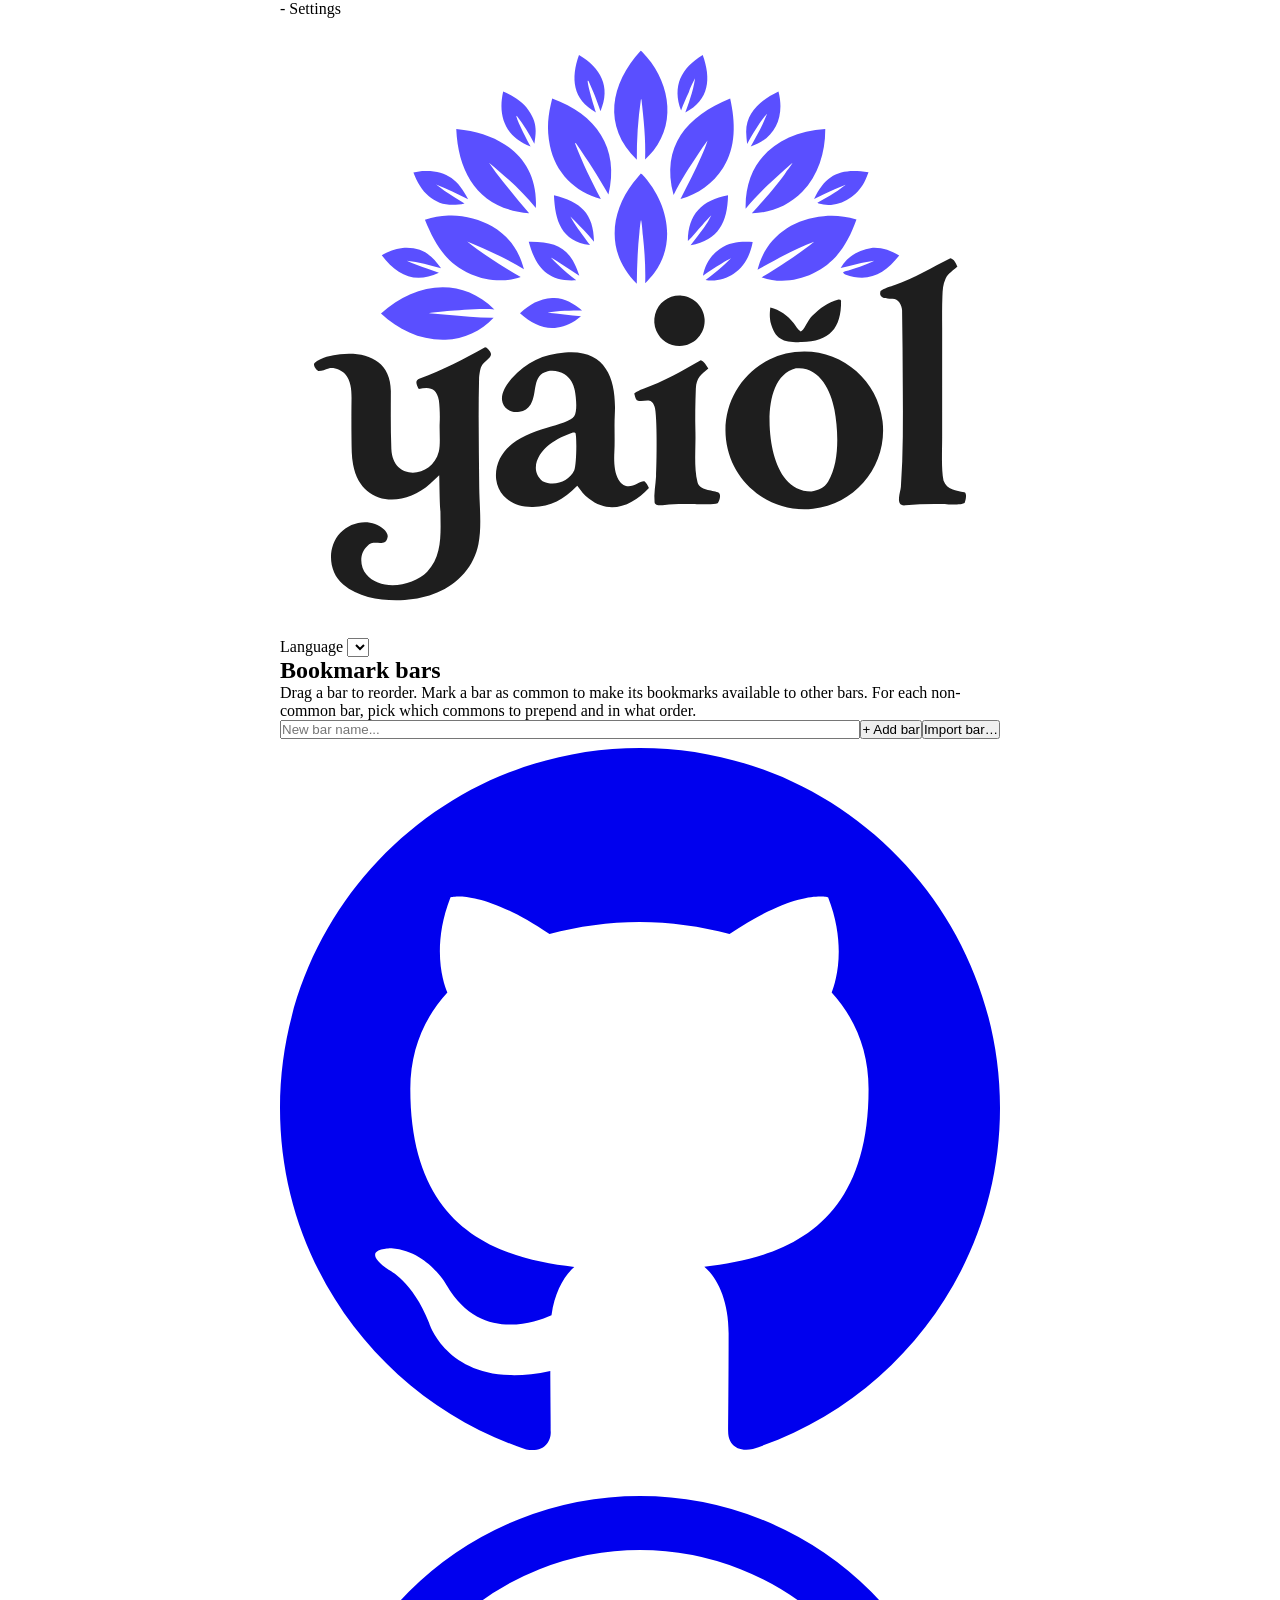
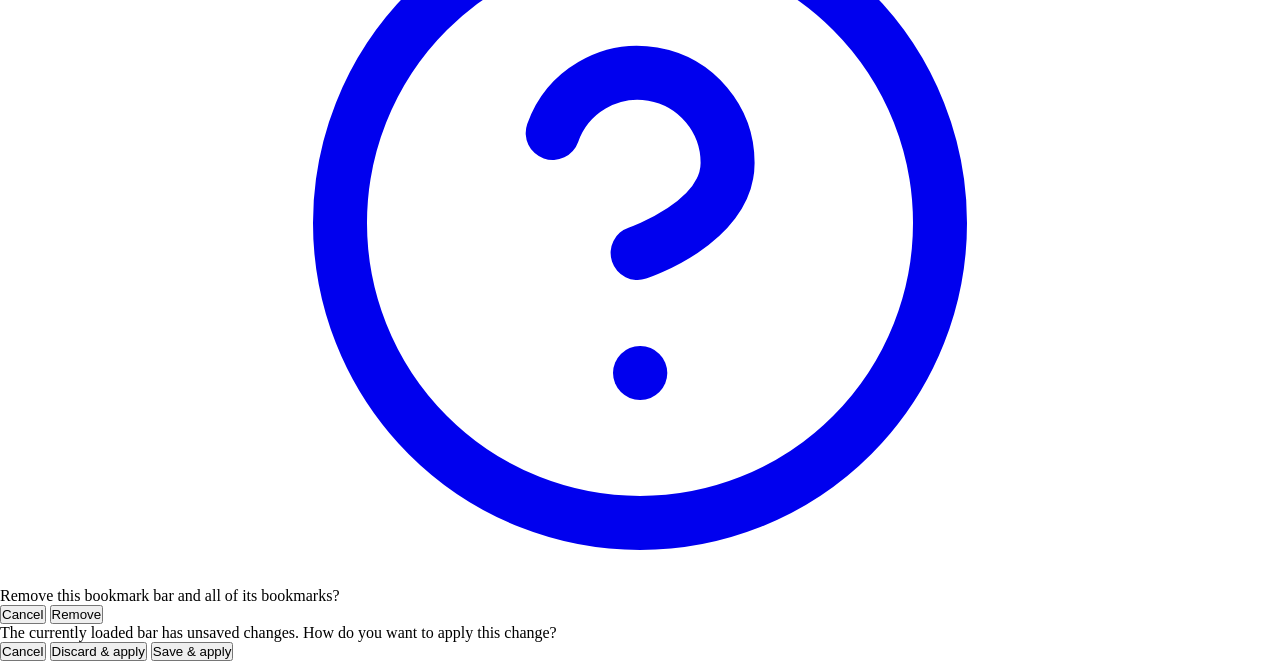
==== src/options/index.html @ a80ee26a "Initial Release v1.0.0" ====
<!DOCTYPE html>
<html lang="en">
  <head>
    <meta charset="UTF-8" />
    <meta name="viewport" content="width=device-width, initial-scale=1" />
    <title></title>
    <link rel="stylesheet" href="../shared/ui.css" />
    <link rel="stylesheet" href="../index.css" />
    <link rel="stylesheet" href="./options.css" />
  </head>
  <body class="options-body">
    <main id="options">
      <header class="ya-app-header">
        <span class="ya-app-title"><span id="app-name"></span> <span data-i18n="optionsHeaderSuffix">- Settings</span></span>
        <a class="ya-app-brand" href="https://apps.yaiol.com/" target="_blank" rel="noopener noreferrer" title="yaiol Apps">
          <img src="../assets/yaiol-logo.svg" alt="yaiol" />
        </a>
      </header>

      <section class="ya-section" id="language-section">
        <label for="lang-select" data-i18n="optionsLanguageLabel">Language</label>
        <select id="lang-select" class="ya-select"></select>
      </section>

      <section class="ya-section">
        <h2 data-i18n="optionsBarsHeading">Bookmark bars</h2>
        <p class="ya-hint" data-i18n="optionsBarsHint">Drag a bar to reorder. Mark a bar as common to make its bookmarks available to other bars. For each non-common bar, pick which commons to prepend and in what order.</p>
        <div id="bar-list"></div>
        <div id="create-section">
          <input type="text" id="create-input" class="ya-input" placeholder="New bar name..." data-i18n-placeholder="optionsNewBarPlaceholder" spellcheck="false" />
          <button id="create-btn" class="ya-btn ya-btn-primary" data-i18n-title="optionsAddBarTitle" title="Add"><span data-i18n="optionsAddBar">+ Add bar</span></button>
          <button id="import-btn" class="ya-btn ya-btn-secondary" data-i18n-title="optionsImportNewBarTitle" title="Import a bar from a file as a new copy"><span data-i18n="optionsImportNewBar">Import bar…</span></button>
          <input type="file" id="import-file" accept="application/json,.json" hidden />
        </div>
      </section>

      <footer class="ya-app-footer">
        <span class="ya-footer-version" id="app-version"></span>
        <div class="ya-footer-icons">
          <a class="ya-footer-btn" href="https://github.com/yaiol/bookmarks" target="_blank" rel="noopener noreferrer" data-i18n-title="tooltipGithub" title="Source on GitHub">
            <svg data-icon="yaiol:github" viewBox="0 0 24 24" fill="currentColor"><path d="M12 .297c-6.63 0-12 5.373-12 12 0 5.303 3.438 9.8 8.205 11.385.6.113.82-.258.82-.577 0-.285-.01-1.04-.015-2.04-3.338.724-4.042-1.61-4.042-1.61C4.422 18.07 3.633 17.7 3.633 17.7c-1.087-.744.084-.729.084-.729 1.205.084 1.838 1.236 1.838 1.236 1.07 1.835 2.809 1.305 3.495.998.108-.776.417-1.305.76-1.605-2.665-.3-5.466-1.332-5.466-5.93 0-1.31.465-2.38 1.235-3.22-.135-.303-.54-1.523.105-3.176 0 0 1.005-.322 3.3 1.23.96-.267 1.98-.399 3-.405 1.02.006 2.04.138 3 .405 2.28-1.552 3.285-1.23 3.285-1.23.645 1.653.24 2.873.12 3.176.765.84 1.23 1.91 1.23 3.22 0 4.61-2.805 5.625-5.475 5.92.42.36.81 1.096.81 2.22 0 1.606-.015 2.896-.015 3.286 0 .315.21.69.825.57C20.565 22.092 24 17.592 24 12.297c0-6.627-5.373-12-12-12"/></svg>
          </a>
          <a class="ya-footer-btn" id="help-link" href="https://apps.yaiol.com/en/p/bookmarks/help/" target="_blank" rel="noopener noreferrer" data-i18n-title="tooltipHelp" title="Help">
            <svg data-icon="lucide:circle-question-mark" viewBox="0 0 24 24" fill="none" stroke="currentColor" stroke-width="1.8" stroke-linecap="round" stroke-linejoin="round"><circle cx="12" cy="12" r="10"/><path d="M9.09 9a3 3 0 0 1 5.83 1c0 2-3 3-3 3"/><path d="M12 17h.01"/></svg>
          </a>
        </div>
      </footer>
    </main>

    <!-- Delete confirmation modal -->
    <div id="delete-modal" class="ya-modal-overlay hidden">
      <div class="ya-modal-box">
        <p data-i18n="optionsDeleteConfirm">Remove this bookmark bar and all of its bookmarks?</p>
        <div class="ya-modal-actions">
          <button id="delete-cancel" class="ya-btn ya-btn-secondary" data-i18n="btnCancel">Cancel</button>
          <button id="delete-confirm" class="ya-btn ya-btn-danger" data-i18n="optionsDeleteRemove">Remove</button>
        </div>
      </div>
    </div>

    <!-- Dirty-remerge confirmation modal -->
    <div id="dirty-modal" class="ya-modal-overlay hidden">
      <div class="ya-modal-box">
        <p id="dirty-message">The currently loaded bar has unsaved changes. How do you want to apply this change?</p>
        <div class="ya-modal-actions">
          <button id="dirty-cancel" class="ya-btn ya-btn-secondary" data-i18n="btnCancel">Cancel</button>
          <button id="dirty-discard" class="ya-btn ya-btn-danger" data-i18n="optionsDirtyDiscardApply">Discard &amp; apply</button>
          <button id="dirty-save" class="ya-btn ya-btn-primary" data-i18n="optionsDirtySaveApply">Save &amp; apply</button>
        </div>
      </div>
    </div>

    <script type="module" src="./index.js"></script>
  </body>
</html>
---- src/index.css ----
/**
 * Bookmark Bar Switcher - popup/options local styles.
 *
 * All UI primitives (.ya-app-header, .ya-app-footer, .ya-modal-*, .ya-btn-*,
 * .ya-input, etc.) live in ../shared/ui.css. This file only carries
 * bookmark-specific layout (bar rows, drag placeholders, bar-name selector,
 * common-bar markers, edit inline input, create/io section layout).
 */

* { margin: 0; padding: 0; box-sizing: border-box; }

body {
  font-family: var(--ya-font);
  font-size: var(--ya-font-size);
  color: var(--ya-color-text);
  background: var(--ya-color-surface);
}

#app {
  min-width: 260px;
  max-width: 320px;
  padding: 8px;
}

/* --- Bar list (popup) --- */

.bar-row {
  display: flex;
  align-items: center;
  gap: var(--ya-space-xs);
  margin-bottom: var(--ya-space-xs);
  border-radius: var(--ya-radius-sm);
  transition: background 0.15s;
  cursor: grab;
}
.bar-row:active { cursor: grabbing; }
.bar-row.dragging { opacity: 0.4; }

.grip {
  color: #aaa;
  font-size: 14px;
  line-height: 1;
  letter-spacing: -2px;
  flex-shrink: 0;
  user-select: none;
  padding: 0 2px 0 var(--ya-space-xs);
}

.drop-placeholder {
  height: 3px;
  margin: -1px 0;
  background: var(--ya-color-primary);
  border-radius: 2px;
  box-shadow: 0 0 0 2px color-mix(in srgb, var(--ya-color-primary) 25%, transparent);
  pointer-events: none;
}

/* --- Bar-name selector button (bespoke - flex-1, ellipsis, active state) --- */

.bar-name {
  flex: 1;
  height: var(--ya-btn-height);
  padding: 0 var(--ya-space-md);
  border: var(--ya-border-width) solid var(--ya-color-border);
  border-radius: var(--ya-radius);
  background: var(--ya-color-surface);
  color: var(--ya-color-text);
  font: var(--ya-font-size) / 1 var(--ya-font);
  text-align: left;
  white-space: nowrap;
  overflow: hidden;
  text-overflow: ellipsis;
  font-weight: 500;
  cursor: pointer;
  transition: background 0.15s, border-color 0.15s;
}
.bar-name:hover:not(.active) { background: var(--ya-color-hover); }

.bar-name.active {
  background: var(--ya-color-primary);
  border-color: var(--ya-color-primary);
  color: var(--ya-color-primary-text);
  cursor: default;
}

.dirty-dot {
  color: #f59f00;
  margin-right: var(--ya-space-sm);
  font-size: 11px;
  vertical-align: middle;
}
.bar-name.active .dirty-dot { color: #ffd43b; }

.common-star {
  display: inline-flex;
  align-items: center;
  margin-right: var(--ya-space-sm);
  color: var(--ya-color-text-muted);
  vertical-align: middle;
}
.common-star svg { width: 12px; height: 12px; }
.bar-name.active .common-star { color: var(--ya-color-primary-text); }

/* --- Common-bar toggle button (active state on top of .ya-btn-secondary) --- */

.btn-common.active {
  background: var(--ya-color-hover);
  border-color: var(--ya-color-text-muted);
}

/* --- Inline edit input (used when renaming a bar) --- */

.edit-input {
  flex: 1;
  height: var(--ya-input-height);
  padding: 0 var(--ya-space-md);
  border: var(--ya-border-width) solid var(--ya-color-primary);
  border-radius: var(--ya-radius);
  font-size: var(--ya-font-size);
  outline: none;
  min-width: 0;
  box-sizing: border-box;
}
.edit-input:focus {
  box-shadow: 0 0 0 2px color-mix(in srgb, var(--ya-color-primary) 25%, transparent);
}

/* --- Create / import row layout (options page) --- */

#create-section {
  display: flex;
  gap: var(--ya-space-sm);
  margin-top: var(--ya-space-md);
  padding-top: var(--ya-space-md);
  border-top: var(--ya-border-width) solid var(--ya-color-divider);
}
#create-section .ya-input { flex: 1; }
#create-section .ya-btn { flex: none; white-space: nowrap; }

/* --- Show-commons toggle (popup) --- */

.show-commons {
  display: flex;
  align-items: center;
  gap: var(--ya-space-sm);
  margin-top: var(--ya-space-sm);
  padding: var(--ya-space-sm) var(--ya-space-xs) 0;
  font-size: var(--ya-font-size-sm);
  color: var(--ya-color-text-muted);
  cursor: pointer;
  user-select: none;
}
.show-commons input { margin: 0; cursor: pointer; }
.show-commons:hover { color: var(--ya-color-text); }
---- src/options/options.css ----
/**
 * Bookmark Bar Switcher - Settings page styles.
 *
 * Shared primitives (.ya-section, .ya-input, .ya-btn-*) come from
 * ../shared/ui.css. ../index.css provides bookmarks-specific bar/popup
 * layout shared between popup and options. This file carries only the
 * options-page-only patterns (bar-card, commons picker).
 */

.options-body { background: var(--ya-color-bg); }

#options {
  max-width: 720px;
  min-width: 480px;
  margin: 0 auto;
  padding: var(--ya-space-xl) 20px 24px;
}

/* --- Bar card --- */

.bar-card {
  border: var(--ya-border-width) solid var(--ya-color-divider);
  border-radius: var(--ya-radius);
  margin-bottom: var(--ya-space-md);
  background: var(--ya-color-surface);
  transition: box-shadow 0.15s;
}
.bar-card.dragging { opacity: 0.4; }
.bar-card.common { border-color: #f59f00; }

.bar-head {
  display: flex;
  align-items: center;
  gap: var(--ya-space-sm);
  padding: var(--ya-space-md) 10px;
}

.bar-card .grip { cursor: grab; }
.bar-card .grip:active { cursor: grabbing; }

.bar-card .bar-name-input {
  flex: 1;
  height: var(--ya-input-height);
  padding: 0 var(--ya-space-md);
  border: var(--ya-border-width) solid var(--ya-color-border);
  border-radius: var(--ya-radius);
  font-size: var(--ya-font-size);
  outline: none;
  min-width: 0;
  background: transparent;
  box-sizing: border-box;
}
.bar-card .bar-name-input:focus {
  border-color: var(--ya-color-primary);
  box-shadow: 0 0 0 2px color-mix(in srgb, var(--ya-color-primary) 25%, transparent);
  background: var(--ya-color-surface);
}

.bar-loaded-tag {
  font-size: 10px;
  text-transform: uppercase;
  letter-spacing: 0.5px;
  background: var(--ya-color-primary);
  color: var(--ya-color-primary-text);
  padding: 2px var(--ya-space-sm);
  border-radius: var(--ya-radius-sm);
  flex-shrink: 0;
}

/* --- Commons picker --- */

.commons-picker {
  padding: 0 var(--ya-space-lg) 10px 30px;
  font-size: var(--ya-font-size-sm);
  display: flex;
  align-items: center;
  flex-wrap: wrap;
  gap: var(--ya-space-sm);
}

.commons-empty {
  color: var(--ya-color-text-muted);
  font-style: italic;
  padding: var(--ya-space-xs) 0;
}

.commons-label {
  color: var(--ya-color-text-muted);
  flex-shrink: 0;
}

.commons-list {
  display: flex;
  flex-direction: row;
  flex-wrap: wrap;
  gap: var(--ya-space-xs);
}

.common-pick {
  display: inline-flex;
  align-items: center;
  gap: var(--ya-space-sm);
  padding: 2px var(--ya-space-sm);
  border: var(--ya-border-width) solid #ffe6b3;
  border-radius: var(--ya-radius-sm);
  cursor: grab;
}
.common-pick.dragging { opacity: 0.4; }
.common-pick:active { cursor: grabbing; }
.common-pick .remove-btn {
  background: transparent;
  border: none;
  color: var(--ya-color-text-muted);
  cursor: pointer;
  padding: 2px var(--ya-space-xs);
  font-size: 14px;
  line-height: 1;
}
.common-pick .remove-btn:hover { color: var(--ya-color-danger); }

.add-common {
  display: flex;
  gap: var(--ya-space-xs);
  align-items: center;
  flex-basis: 100%;
}
.add-common select {
  flex: 1;
  height: var(--ya-input-height);
  padding: 0 var(--ya-space-sm);
  border: var(--ya-border-width) solid var(--ya-color-border);
  border-radius: var(--ya-radius);
  font-size: var(--ya-font-size-sm);
  background: var(--ya-color-surface);
  box-sizing: border-box;
}

/* --- Drop placeholders --- */
.bar-card-placeholder, .common-pick-placeholder {
  height: 3px;
  margin: -1px 0;
  background: var(--ya-color-primary);
  border-radius: 2px;
  box-shadow: 0 0 0 2px color-mix(in srgb, var(--ya-color-primary) 25%, transparent);
  pointer-events: none;
}
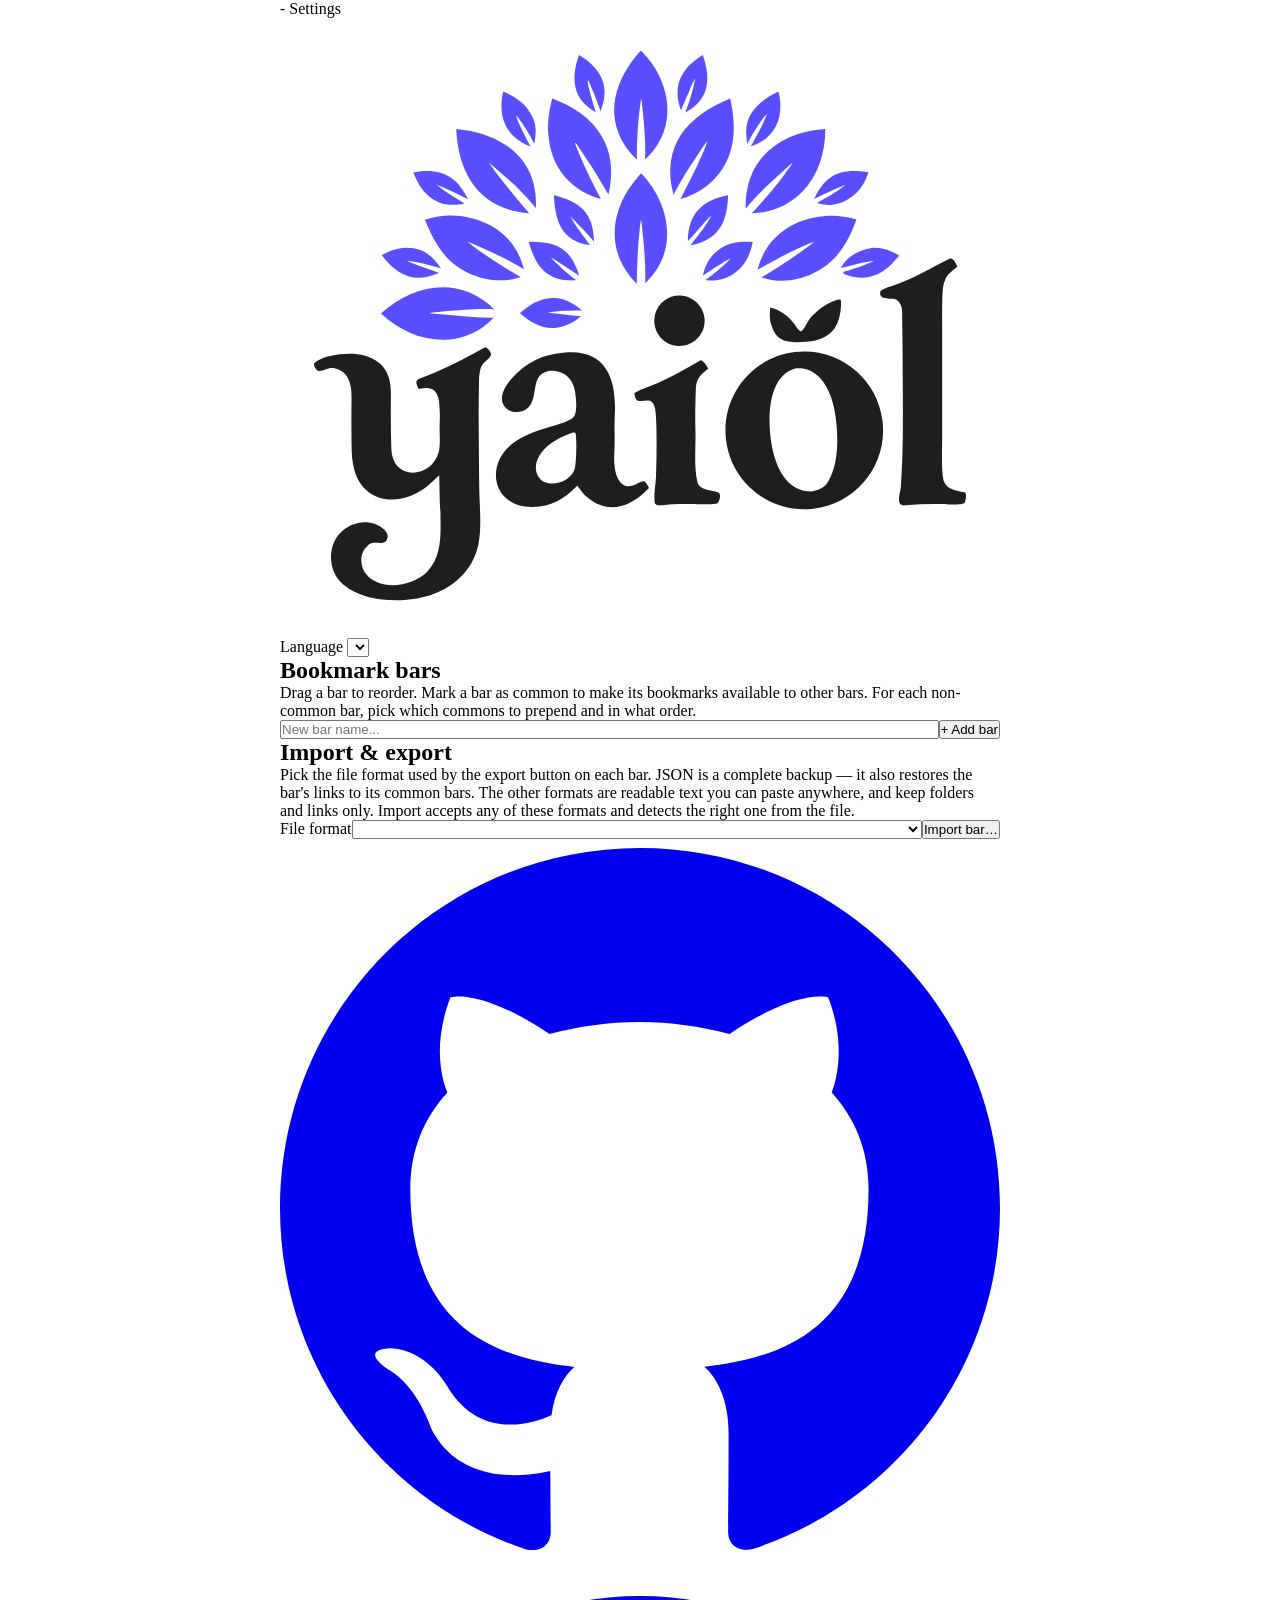
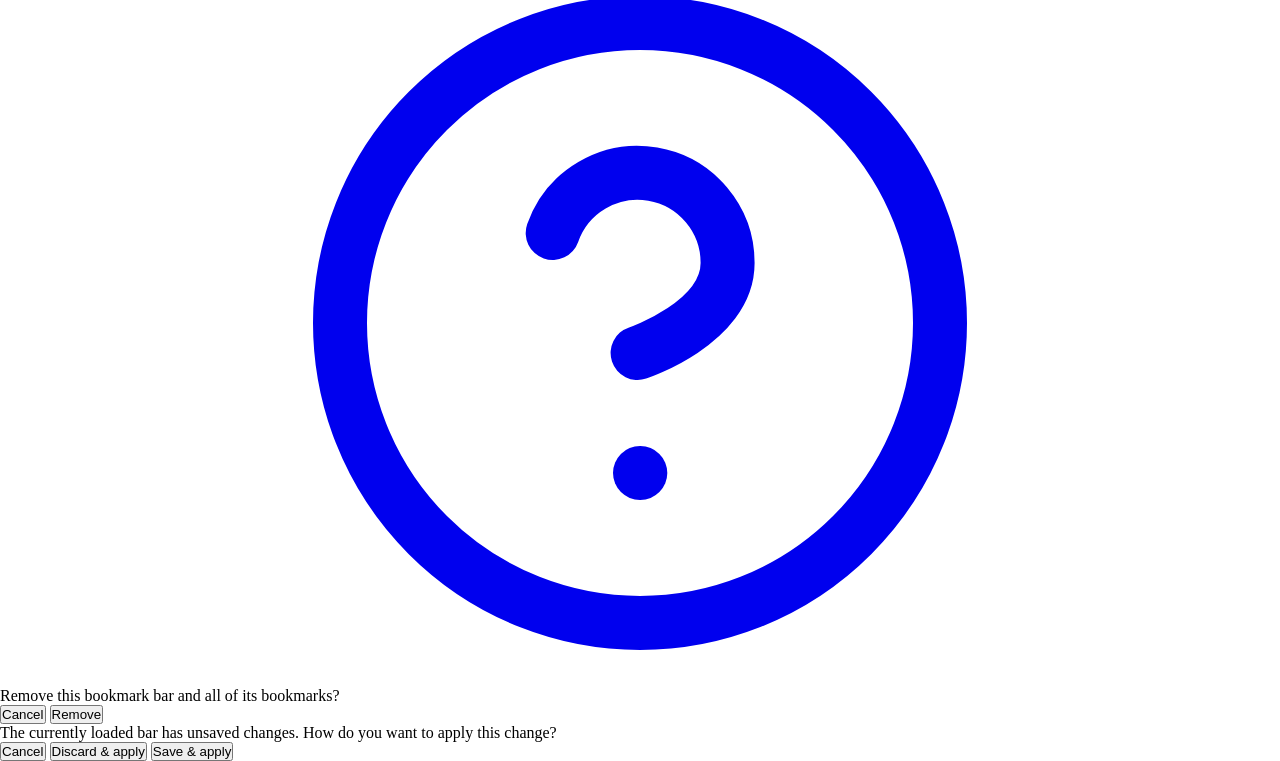
==== commit feeda96b: "Add icon refresh and Markdown/BBCode/AsciiDoc export v1.0.3" ====
--- a/src/options/index.html
+++ b/src/options/index.html
@@ -12,6 +12,7 @@
     <main id="options">
       <header class="ya-app-header">
         <span class="ya-app-title"><span id="app-name"></span> <span data-i18n="optionsHeaderSuffix">- Settings</span></span>
+        <span class="ya-app-version" id="app-version"></span>
         <a class="ya-app-brand" href="https://apps.yaiol.com/" target="_blank" rel="noopener noreferrer" title="yaiol Apps">
           <img src="../assets/yaiol-logo.svg" alt="yaiol" />
         </a>
@@ -29,13 +30,21 @@
         <div id="create-section">
           <input type="text" id="create-input" class="ya-input" placeholder="New bar name..." data-i18n-placeholder="optionsNewBarPlaceholder" spellcheck="false" />
           <button id="create-btn" class="ya-btn ya-btn-primary" data-i18n-title="optionsAddBarTitle" title="Add"><span data-i18n="optionsAddBar">+ Add bar</span></button>
+        </div>
+      </section>
+
+      <section class="ya-section" id="io-section">
+        <h2 data-i18n="optionsIoHeading">Import &amp; export</h2>
+        <p class="ya-hint" data-i18n="optionsIoHint">Pick the file format used by the export button on each bar. JSON is a complete backup — it also restores the bar's links to its common bars. The other formats are readable text you can paste anywhere, and keep folders and links only. Import accepts any of these formats and detects the right one from the file.</p>
+        <div class="io-row">
+          <label for="file-format" data-i18n="optionsFileFormatLabel">File format</label>
+          <select id="file-format" class="ya-select" data-i18n-title="optionsFileFormatTitle" title="Format used when exporting a bar"></select>
           <button id="import-btn" class="ya-btn ya-btn-secondary" data-i18n-title="optionsImportNewBarTitle" title="Import a bar from a file as a new copy"><span data-i18n="optionsImportNewBar">Import bar…</span></button>
-          <input type="file" id="import-file" accept="application/json,.json" hidden />
+          <input type="file" id="import-file" hidden />
         </div>
       </section>
 
       <footer class="ya-app-footer">
-        <span class="ya-footer-version" id="app-version"></span>
         <div class="ya-footer-icons">
           <a class="ya-footer-btn" href="https://github.com/yaiol/bookmarks" target="_blank" rel="noopener noreferrer" data-i18n-title="tooltipGithub" title="Source on GitHub">
             <svg data-icon="yaiol:github" viewBox="0 0 24 24" fill="currentColor"><path d="M12 .297c-6.63 0-12 5.373-12 12 0 5.303 3.438 9.8 8.205 11.385.6.113.82-.258.82-.577 0-.285-.01-1.04-.015-2.04-3.338.724-4.042-1.61-4.042-1.61C4.422 18.07 3.633 17.7 3.633 17.7c-1.087-.744.084-.729.084-.729 1.205.084 1.838 1.236 1.838 1.236 1.07 1.835 2.809 1.305 3.495.998.108-.776.417-1.305.76-1.605-2.665-.3-5.466-1.332-5.466-5.93 0-1.31.465-2.38 1.235-3.22-.135-.303-.54-1.523.105-3.176 0 0 1.005-.322 3.3 1.23.96-.267 1.98-.399 3-.405 1.02.006 2.04.138 3 .405 2.28-1.552 3.285-1.23 3.285-1.23.645 1.653.24 2.873.12 3.176.765.84 1.23 1.91 1.23 3.22 0 4.61-2.805 5.625-5.475 5.92.42.36.81 1.096.81 2.22 0 1.606-.015 2.896-.015 3.286 0 .315.21.69.825.57C20.565 22.092 24 17.592 24 12.297c0-6.627-5.373-12-12-12"/></svg>
--- a/src/index.css
+++ b/src/index.css
@@ -125,7 +125,7 @@
   box-shadow: 0 0 0 2px color-mix(in srgb, var(--ya-color-primary) 25%, transparent);
 }
 
-/* --- Create / import row layout (options page) --- */
+/* --- Create row layout (options page) --- */
 
 #create-section {
   display: flex;
@@ -136,6 +136,21 @@
 }
 #create-section .ya-input { flex: 1; }
 #create-section .ya-btn { flex: none; white-space: nowrap; }
+
+/* --- Import / export row layout (options page) - same shape as the create row --- */
+
+.io-row {
+  display: flex;
+  align-items: center;
+  gap: var(--ya-space-sm);
+}
+.io-row label {
+  flex: none;
+  font-size: var(--ya-font-size-sm);
+  color: var(--ya-color-text-muted);
+}
+.io-row .ya-select { flex: 1; }
+.io-row .ya-btn { flex: none; white-space: nowrap; }
 
 /* --- Show-commons toggle (popup) --- */
 
